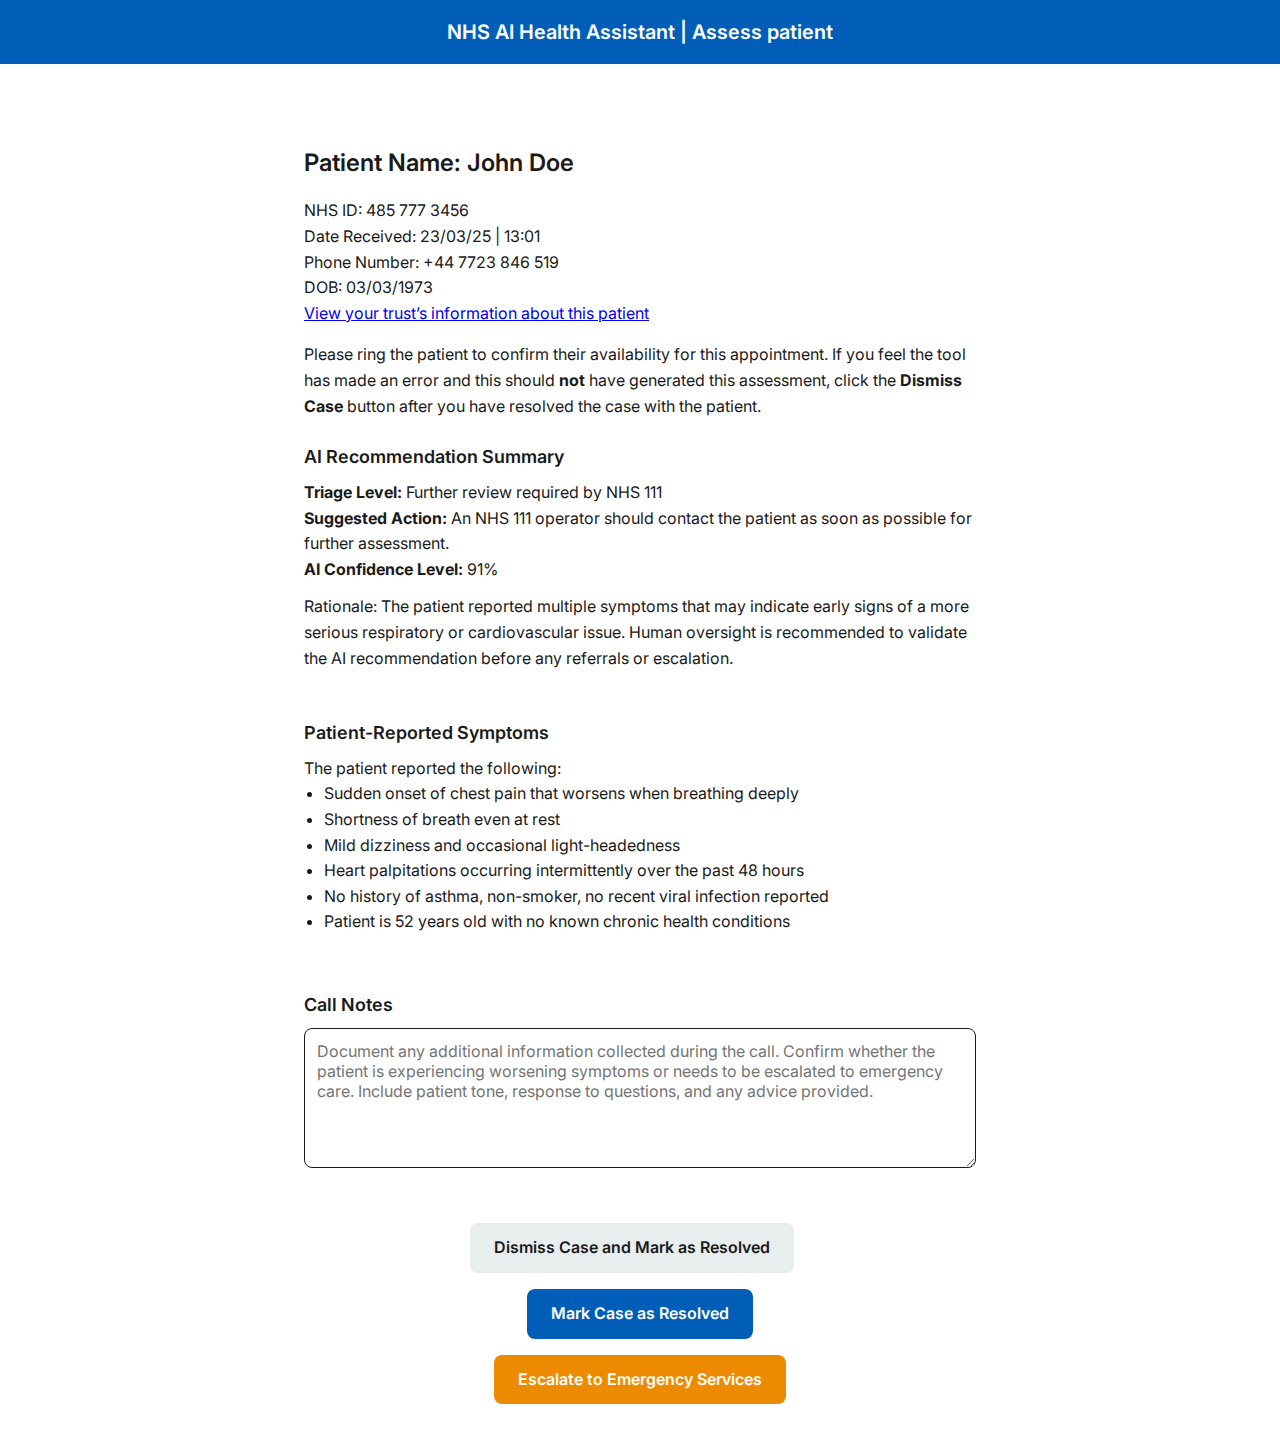
==== 111operator-assess-patient.html @ 867c94be "all base pages" ====
<!DOCTYPE html>
<html lang="en">
<head>
  <meta charset="UTF-8" />
  <meta name="viewport" content="width=device-width, initial-scale=1.0" />
  <title>111 Operator | Assess Patient</title>
  <link href="https://fonts.googleapis.com/css2?family=Inter:wght@400;600;700&display=swap" rel="stylesheet" />
  <link rel="stylesheet" href="styles.css" />
</head>
<body>
  <header class="navbar">
    <h1 class="navbar-title">NHS AI Health Assistant | Assess patient</h1>
  </header>

  <main class="container assess-section">
    <div class="patient-summary">
      <div class="patient-info">
        <h2 class="section-heading">Patient Name: John Doe</h2>
        <p>NHS ID: 485 777 3456</p>
        <p>Date Received: 23/03/25 | 13:01</p>
        <p>Phone Number: +44 7723 846 519</p>
        <p>DOB: 03/03/1973</p>
        <p><a href="#">View your trust’s information about this patient</a></p>
        <p class="description" style="margin-top: 16px;">
          Please ring the patient to confirm their availability for this appointment. If you feel the tool has made an error and this should <strong>not</strong> have generated this assessment, click the
          <strong>Dismiss Case</strong> button after you have resolved the case with the patient.
        </p>

        <h3 class="subheading" style="margin-top: 24px;">AI Recommendation Summary</h3>
        <p><strong>Triage Level:</strong> Further review required by NHS 111</p>
        <p><strong>Suggested Action:</strong> An NHS 111 operator should contact the patient as soon as possible for further assessment.</p>
        <p><strong>AI Confidence Level:</strong> 91%</p>
        <p style="margin-top: 12px;">
          Rationale: The patient reported multiple symptoms that may indicate early signs of a more serious respiratory or cardiovascular issue. Human oversight is recommended to validate the AI recommendation before any referrals or escalation.
        </p>
      </div>

      <div class="patient-symptoms">
        <h3 class="subheading">Patient-Reported Symptoms</h3>
        <p>The patient reported the following:</p>
        <ul class="list">
          <li>Sudden onset of chest pain that worsens when breathing deeply</li>
          <li>Shortness of breath even at rest</li>
          <li>Mild dizziness and occasional light-headedness</li>
          <li>Heart palpitations occurring intermittently over the past 48 hours</li>
          <li>No history of asthma, non-smoker, no recent viral infection reported</li>
          <li>Patient is 52 years old with no known chronic health conditions</li>
        </ul>
      </div>
    </div>

    <div class="notes-section">
      <h3 class="subheading">Call Notes</h3>
      <textarea placeholder="Document any additional information collected during the call. Confirm whether the patient is experiencing worsening symptoms or needs to be escalated to emergency care. Include patient tone, response to questions, and any advice provided."></textarea>
    </div>

    <div class="actions row-actions">
      <a class="btn btn-secondary" href="111operator-normal-resolution.html" >Dismiss Case and Mark as Resolved</a>
      <a class="btn btn-primary" href="111operator-normal-resolution.html">Mark Case as Resolved</a>
      <a class="btn btn-warning" href="111operator-escalated-resolution.html">Escalate to Emergency Services</a>
    </div>
  </main>
</body>
</html>
---- styles.css ----
/* Base Styles */
* {
    box-sizing: border-box;
    margin: 0;
    padding: 0;
  }
  
  html, body {
    font-family: 'Inter', sans-serif;
    background-color: #ffffff;
    color: #1a1a1a;
    line-height: 1.6;
  }
  
  /* Layout */
  .container {
    max-width: 720px;
    margin: 0 auto;
    padding: 40px 24px;
  }
  
  .navbar {
    background-color: #005EB8;
    color: white;
    padding: 16px;
    text-align: center;
  }
  
  .navbar-title {
    font-size: 20px;
    font-weight: 600;
  }
  
  /* Section */
  .intro {
    margin-top: 32px;
  }
  
  .section-heading {
    font-size: 24px;
    font-weight: 600;
    margin-bottom: 16px;
  }
  
  .description {
    font-size: 16px;
    margin-bottom: 24px;
  }
  
  .subheading {
    font-size: 18px;
    font-weight: 600;
    margin-bottom: 8px;
  }
  
  .list {
    list-style: disc;
    margin-left: 20px;
    margin-bottom: 24px;
  }
  
  .disclaimer {
    font-size: 14px;
    color: #333333;
    font-style: italic;
    margin-bottom: 32px;
  }
  
  /* Buttons and Links */
  .actions {
    display: flex;
    flex-direction: column;
    align-items: center;
    gap: 16px;
  }
  
  .btn {
    padding: 12px 24px;
    border-radius: 8px;
    font-size: 16px;
    text-decoration: none;
    text-align: center;
    display: inline-block;
  }
  
  .btn-primary {
    background-color: #005EB8;
    color: white;
    font-weight: 600;
  }
  
  .btn-primary:hover {
    background-color: #004A99;
  }
  
  .link-secondary {
    font-size: 14px;
    color: #005EB8;
    text-decoration: underline;
  }

/* === FORM STYLES === */

.form-section {
    margin-top: 32px;
  }
  
  .form-grid {
    display: grid;
    grid-template-columns: repeat(auto-fit, minmax(280px, 1fr));
    gap: 24px;
    margin-bottom: 32px;
  }
  
  .form-group {
    display: flex;
    flex-direction: column;
  }
  
  .form-group label {
    font-weight: 600;
    font-size: 14px;
    margin-bottom: 6px;
  }
  
  input,
  textarea {
    padding: 12px 14px;
    border: 1px solid #1a1a1a;
    border-radius: 8px;
    font-size: 16px;
    font-family: 'Inter', sans-serif;
    resize: vertical;
  }
  
  input:focus,
  textarea:focus {
    outline: 2px solid #005EB8;
  }
  
  .full-width {
    grid-column: 1 / -1;
  }
  
  .subtext {
    font-size: 14px;
    color: #333;
    margin-bottom: 16px;
  }

  /* === User Results === */
  .result-section {
    margin-top: 40px;
    text-align: center;
  }
  
  .center {
    text-align: center;
  }
  
  .center-list {
    list-style: disc;
    display: inline-block;
    text-align: left;
    margin: 24px auto 48px auto;
    padding-left: 20px;
  }
  
  .thank-you-text {
    font-size: 18px;
    font-weight: 600;
    margin-bottom: 24px;
  }
  
/* === Patients Assessment === */
.assessments-section {
    margin-top: 40px;
  }
  
  .assessments-header {
    display: flex;
    flex-wrap: wrap;
    justify-content: space-between;
    align-items: center;
    margin-bottom: 32px;
  }
  
  .filter-bar {
    display: flex;
    align-items: center;
    gap: 12px;
    margin-top: 16px;
  }
  
  .filter-label {
    font-size: 14px;
    font-weight: 500;
  }
  
  .filter-btn {
    background: #f4f4f4;
    border: none;
    padding: 6px 12px;
    font-size: 14px;
    border-radius: 6px;
    cursor: pointer;
    font-family: 'Inter', sans-serif;
  }
  
  .card-list {
    display: flex;
    flex-direction: column;
    gap: 24px;
  }
  
  .patient-card {
    border: 1px solid #e0e0e0;
    border-radius: 8px;
    padding: 20px;
    background: white;
    box-shadow: 0 1px 2px rgba(0,0,0,0.03);
  }
  
  .patient-card h3 {
    font-size: 18px;
    font-weight: 600;
    margin-bottom: 6px;
  }
  
  .patient-card p {
    font-size: 14px;
    margin-bottom: 6px;
  }
  
  /* === Schedule Appointment Layout === */

.appointment-section {
    margin-top: 40px;
  }
  
  .appointment-grid {
    display: flex;
    flex-wrap: wrap;
    gap: 48px;
    justify-content: space-between;
    align-items: flex-start;
  }
  
  .patient-details {
    flex: 1 1 500px;
  }
  
  .appointment-picker {
    flex: 1 1 240px;
    display: flex;
    flex-direction: column;
    gap: 20px;
  }
  
  .appointment-picker label {
    font-weight: 600;
    margin-bottom: 6px;
  }
  
  .appointment-picker input[type="date"],
  .appointment-picker input[type="time"] {
    padding: 10px 12px;
    font-size: 16px;
    font-family: 'Inter', sans-serif;
    border: 1px solid #1a1a1a;
    border-radius: 8px;
  }
  
  /* Optional Secondary Button */
  .btn-secondary {
    background-color: #E8EDEE;
    color: #1a1a1a;
    font-weight: 600;
    padding: 12px 24px;
    border-radius: 8px;
    font-size: 16px;
    text-decoration: none;
    border: none;
    margin-right: 16px;
    cursor: pointer;
  }
  
  .btn-secondary:hover {
    background-color: #d4d8da;
  }
  /* gp resolution */
  .resolution-section {
    margin-top: 80px;
    text-align: center;
  }
  
  .feedback-options {
    margin-top: 20px;
    display: flex;
    justify-content: center;
    gap: 16px;
  }
  
  .feedback-options .btn {
    min-width: 90px;
  }
  
  /* 111 operator patient assesment */
  .assess-section {
    margin-top: 40px;
    display: flex;
    flex-direction: column;
    gap: 32px;
  }
  
  .patient-summary {
    display: flex;
    flex-wrap: wrap;
    gap: 48px;
    justify-content: space-between;
  }
  
  .patient-info,
  .patient-symptoms {
    flex: 1 1 480px;
  }
  
  .notes-section textarea {
    width: 100%;
    height: 140px;
    border: 1px solid #1a1a1a;
    border-radius: 8px;
    padding: 12px;
    font-size: 16px;
    font-family: 'Inter', sans-serif;
    resize: vertical;
  }
  
  .row-actions {
    display: flex;
    gap: 16px;
    flex-wrap: wrap;
    justify-content: center;
    margin-top: 16px;
  }
  
  /* Warning (escalation) style button */
  .btn-warning {
    background-color: #ED8B00;
    color: white;
    font-weight: 600;
    padding: 12px 24px;
    border-radius: 8px;
    font-size: 16px;
    text-decoration: none;
    border: none;
    cursor: pointer;
  }
  
  .btn-warning:hover {
    background-color: #d67600;
  }
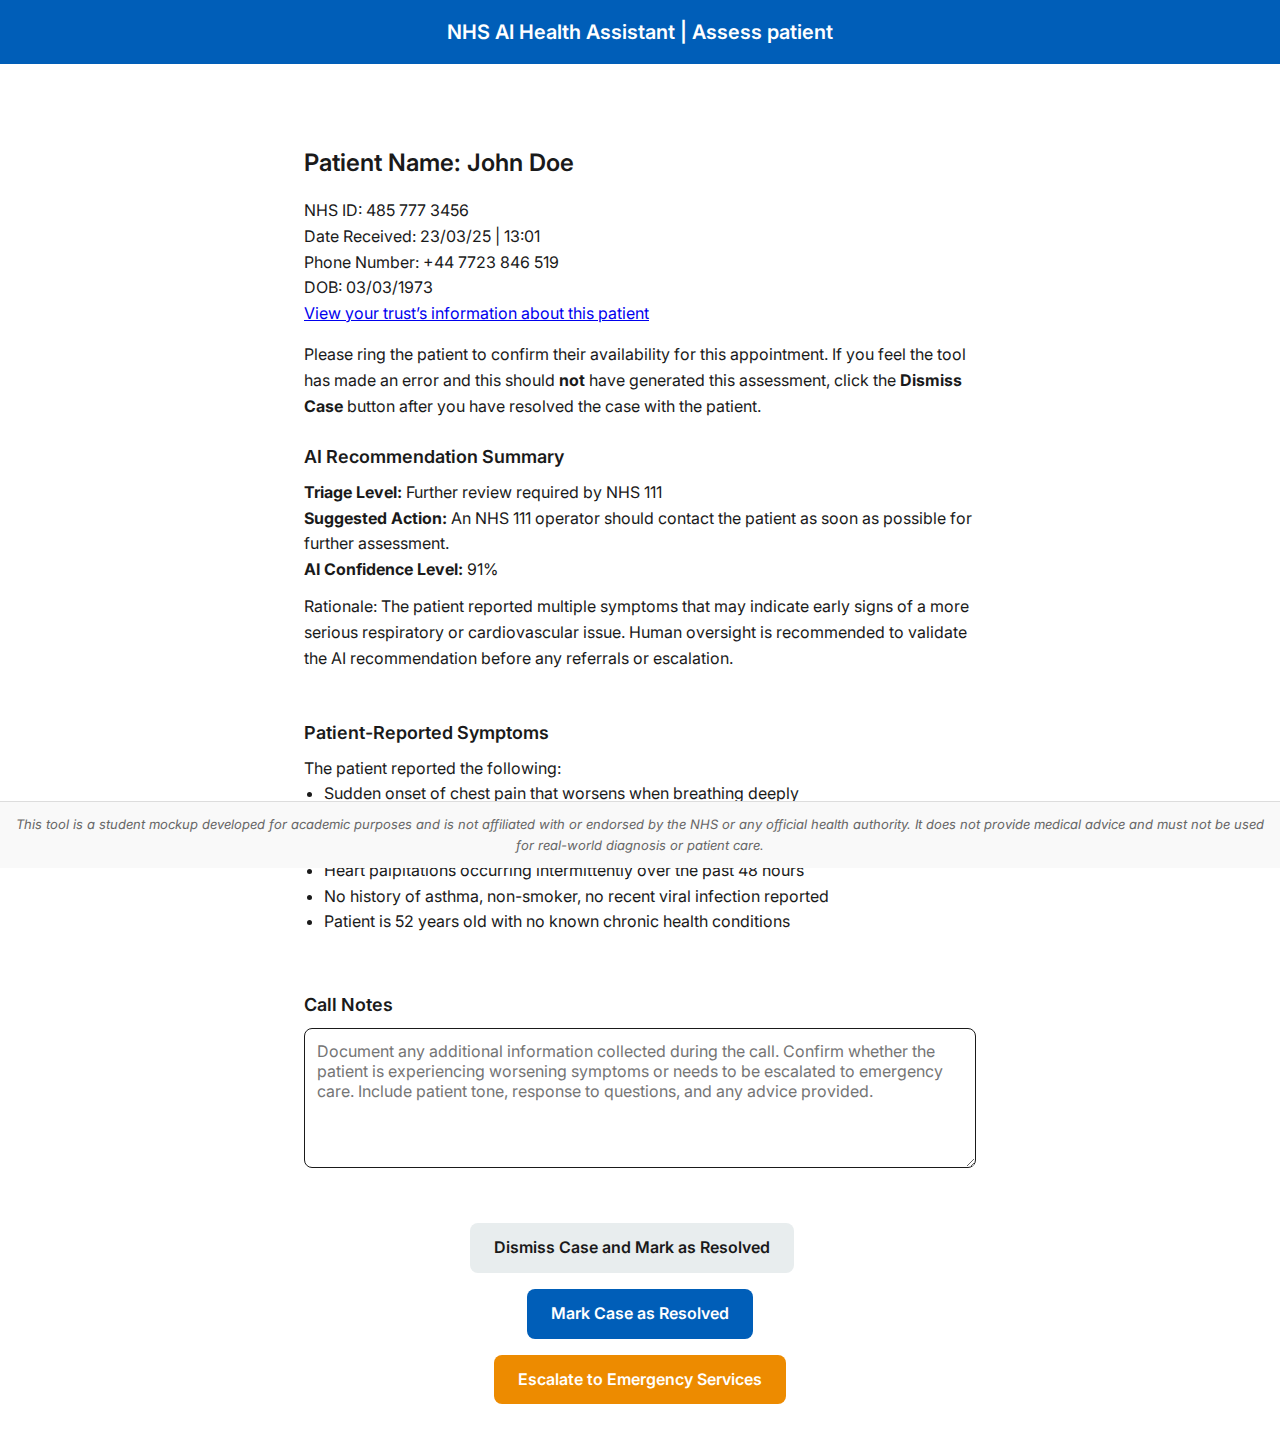
==== commit f47cda3e: "added disclaimer" ====
--- a/111operator-assess-patient.html
+++ b/111operator-assess-patient.html
@@ -60,5 +60,10 @@
       <a class="btn btn-warning" href="111operator-escalated-resolution.html">Escalate to Emergency Services</a>
     </div>
   </main>
+<footer class="disclaimer">
+  <p>
+    This tool is a student mockup developed for academic purposes and is not affiliated with or endorsed by the NHS or any official health authority. It does not provide medical advice and must not be used for real-world diagnosis or patient care.
+  </p>
+</footer>
 </body>
 </html>
--- a/styles.css
+++ b/styles.css
@@ -304,7 +304,7 @@
   .feedback-options .btn {
     min-width: 90px;
   }
-  
+
   /* 111 operator patient assesment */
   .assess-section {
     margin-top: 40px;
@@ -360,4 +360,19 @@
   .btn-warning:hover {
     background-color: #d67600;
   }
+  /* disclaimer */
+  .disclaimer {
+    position: fixed;
+    bottom: 0;
+    left: 0;
+    width: 100%;
+    background-color: #f9f9f9;
+    font-size: 13px;
+    color: #666;
+    text-align: center;
+    padding: 12px 16px;
+    border-top: 1px solid #ddd;
+    z-index: 100;
+  }
+  
   